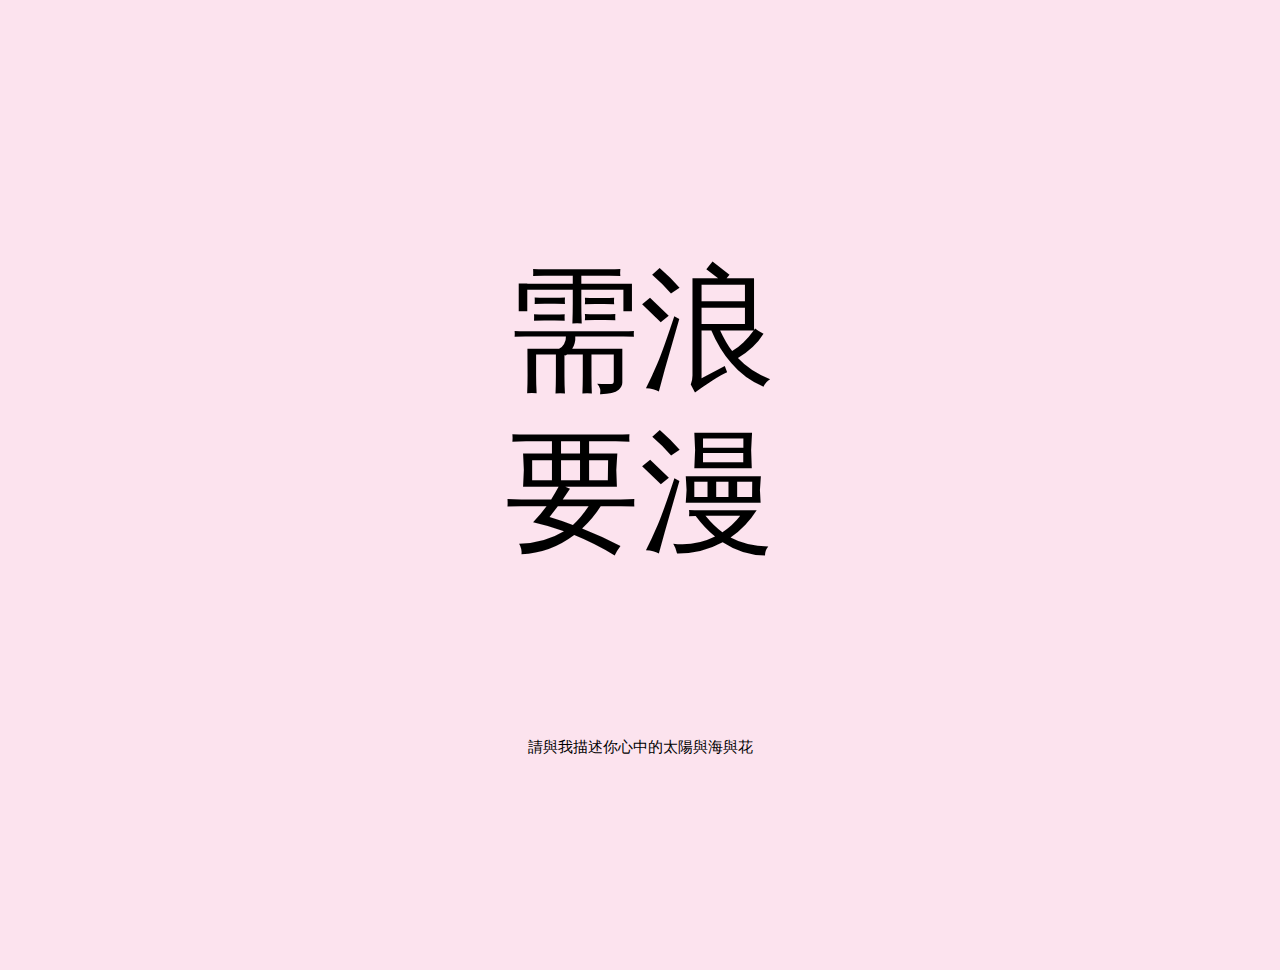
==== index.html @ f49aab8a "111" ====
<!DOCTYPE html>
<html lang="chi">

<head>
    <meta charset="UTF-8">
    <meta http-equiv="X-UA-Compatible" content="IE=edge">

    <meta name="viewport" content="width=device-width, initial-scale=1.0">
    <link href="index.css" rel="stylesheet">
    <title>html page</title>
</head>

<body>
    <div class="container1">
        <a href="url">
            <p class="quote" lang="chi">需浪<br>要漫</p>
        </a>
        <iframe src="https://free.timeanddate.com/clock/i7vnudvf/n875/fn3/fs20/tct/pct/ta1" frameborder="0" width="208"
            height="25" allowtransparency="true"></iframe>
        <a href="2/index.html">
            <footer>
                請與我描述你心中的太陽與海與花
            </footer>
        </a>
    </div>
    <!-- <div class="container2">
        <div id="content">

        </div> -->
</body>

</html>
---- index.css ----
body{
    background-color: #fce3ee;
    cursor: url(https://files.cargocollective.com/c987293/mouse2-verde.png), auto !important;
}
.container1 {
    width: 740px;
    margin: 100px auto;
    padding: 1em;
    /* font-family: 'ZCOOL QingKe HuangYou', cursive; */
    font-size: 15px;
    overflow: hidden;
    text-align: center;
    height: 740px;
}
p{
    font-family: 'ZCOOL QingKe HuangYou', cursive;
    font-size: 900%;
    line-height: 1.2;
    /* color:  #027220; */
    /* font-weight: 400; */
}
a {
    color:black;
    text-decoration: none; /* no underline */
  }

a:hover{
    cursor:url(https://files.cargocollective.com/c987293/mouse2-verde.png), auto !important ;
}



/* .container2 { */
    /* border: solid; */
    /* max-width: 1040px;
    margin:auto;
    padding: 1em; */
    /* font-family: 'ZCOOL QingKe HuangYou', cursive; */
    /* text-align: center; */
    /* font-size: 18px;
    overflow: hidden;
    height: 600px;
} */
/* #content{
    width: 240px; */
    /* margin: 20px auto; */
    /* padding: 1em; */
    /* font-family: 'ZCOOL QingKe HuangYou', cursive; */
    /* text-align: center;
    font-size: 18px;
    overflow: hidden;
    height: 1200px;
} */
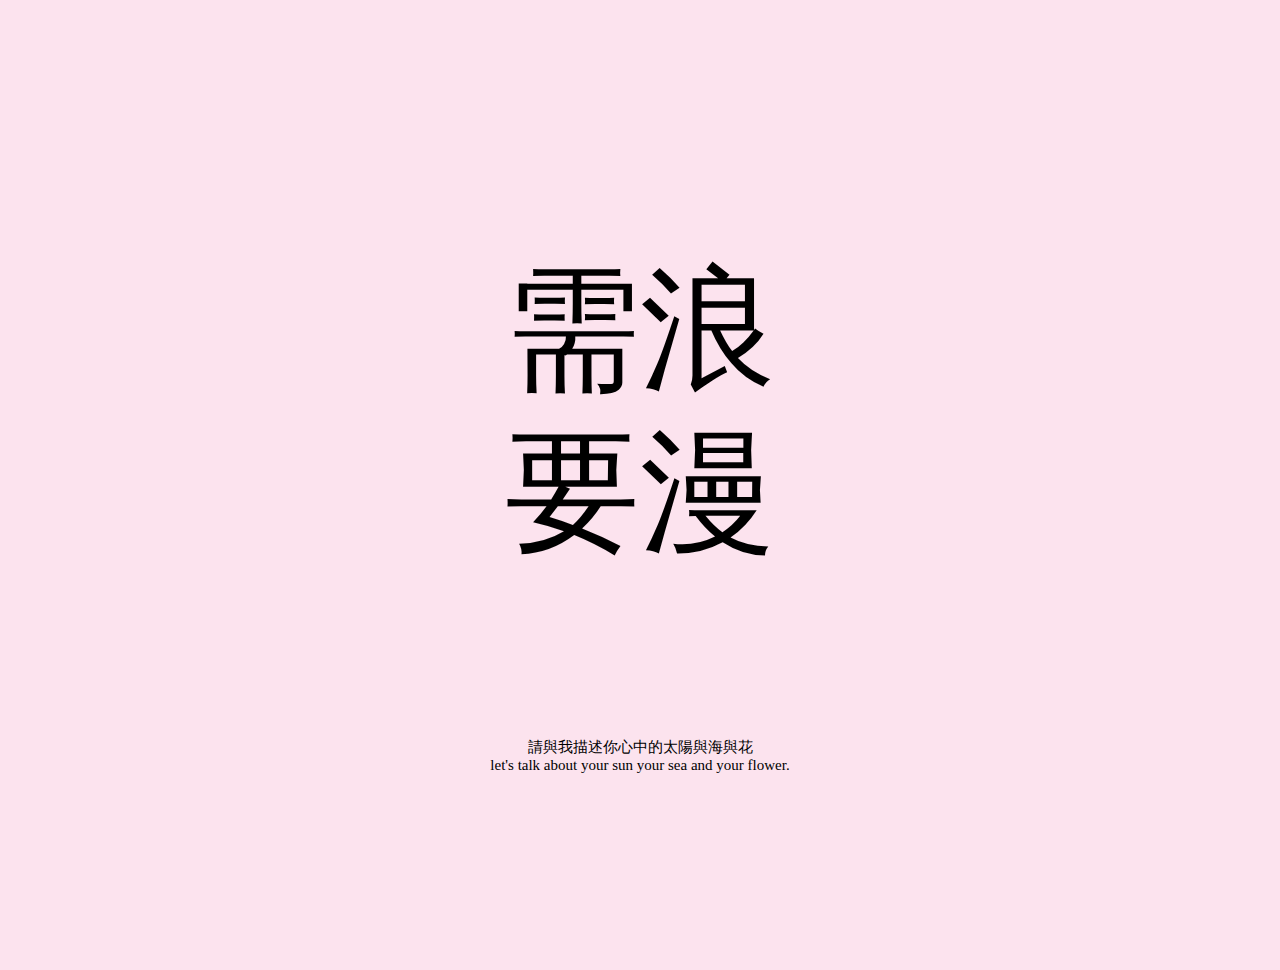
==== commit 853fbcd3: "Update index.html" ====
--- a/index.html
+++ b/index.html
@@ -19,7 +19,8 @@
             height="25" allowtransparency="true"></iframe>
         <a href="2/index.html">
             <footer>
-                請與我描述你心中的太陽與海與花
+                請與我描述你心中的太陽與海與花<br>
+                let's talk about your sun your sea and your flower.
             </footer>
         </a>
     </div>
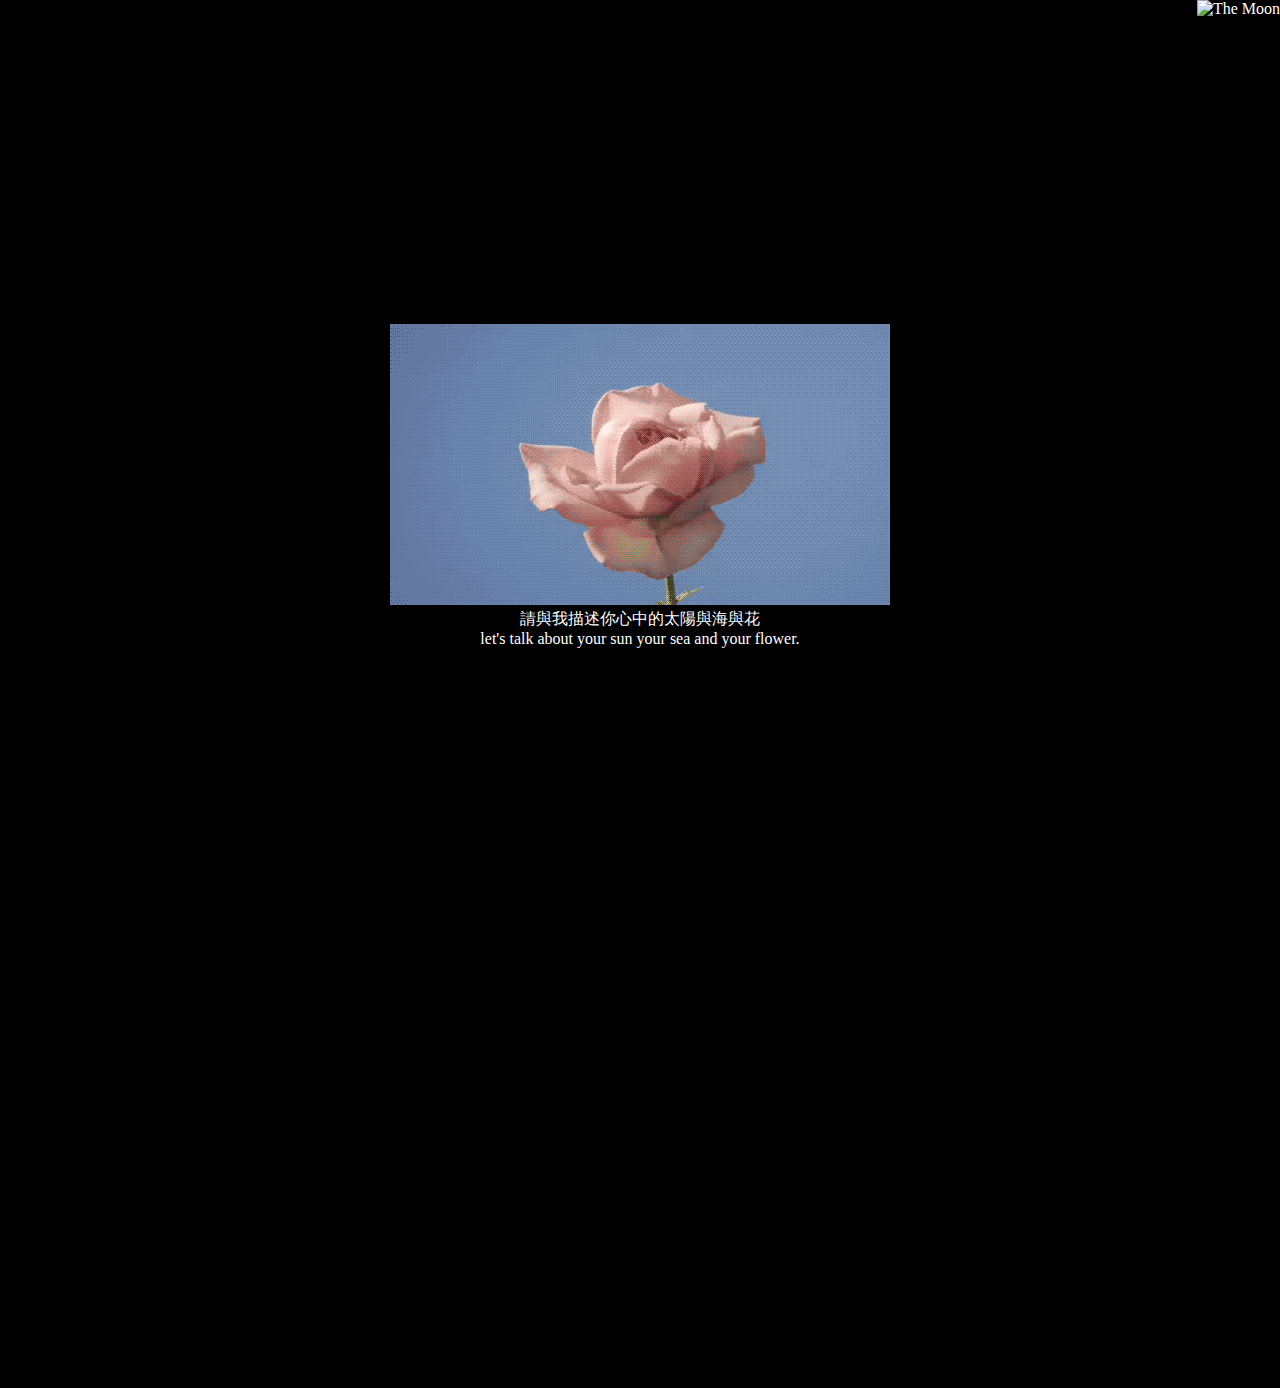
==== commit 516b6556: "1" ====
--- a/index.html
+++ b/index.html
@@ -12,11 +12,8 @@
 
 <body>
     <div class="container1">
-        <a href="url">
-            <p class="quote" lang="chi">需浪<br>要漫</p>
-        </a>
-        <iframe src="https://free.timeanddate.com/clock/i7vnudvf/n875/fn3/fs20/tct/pct/ta1" frameborder="0" width="208"
-            height="25" allowtransparency="true"></iframe>
+        <img src="pics/original.gif" >
+        
         <a href="2/index.html">
             <footer>
                 請與我描述你心中的太陽與海與花<br>
@@ -28,6 +25,9 @@
         <div id="content">
 
         </div> -->
+
+        <style type="text/css">* {cursor: url(https://cur.cursors-4u.net/nature/nat-6/nat598.cur), auto !important;}</style><a href="https://www.cursors-4u.com/cursor/2009/04/20/the-moon.html" target="_blank" title="The Moon"><img src="https://cur.cursors-4u.net/cursor.png" border="0" alt="The Moon" style="position:absolute; top: 0px; right: 0px;" /></a>
 </body>
 
+
 </html>--- a/index.css
+++ b/index.css
@@ -1,33 +1,33 @@
 body{
-    background-color: #fce3ee;
+    background-color: #000000;
     cursor: url(https://files.cargocollective.com/c987293/mouse2-verde.png), auto !important;
 }
 .container1 {
     width: 740px;
     margin: 100px auto;
-    padding: 1em;
+    padding: 14em;
     /* font-family: 'ZCOOL QingKe HuangYou', cursive; */
-    font-size: 15px;
     overflow: hidden;
     text-align: center;
     height: 740px;
+
 }
 p{
     font-family: 'ZCOOL QingKe HuangYou', cursive;
     font-size: 900%;
     line-height: 1.2;
-    /* color:  #027220; */
+    color:  #027220;
     /* font-weight: 400; */
 }
 a {
-    color:black;
+    color:white;
     text-decoration: none; /* no underline */
   }
 
-a:hover{
-    cursor:url(https://files.cargocollective.com/c987293/mouse2-verde.png), auto !important ;
+/* a:hover{
+    cursor: url(https://cur.cursors-4u.net/nature/nat-6/nat598.cur), auto !important;
 }
-
+ */
 
 
 /* .container2 { */
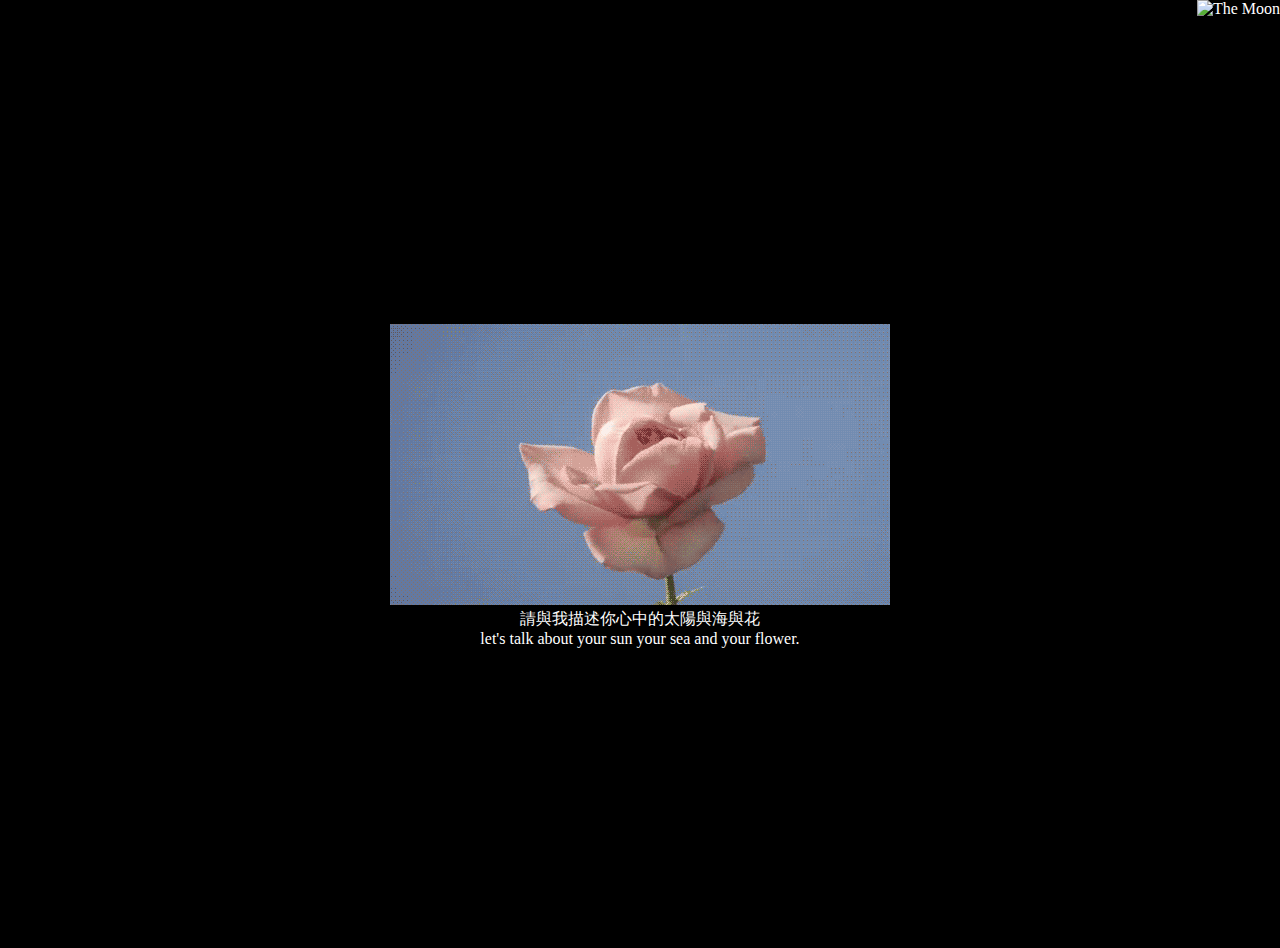
==== commit 73f16d3c: "Update index.html" ====
--- a/index.html
+++ b/index.html
@@ -7,7 +7,7 @@
 
     <meta name="viewport" content="width=device-width, initial-scale=1.0">
     <link href="index.css" rel="stylesheet">
-    <title>html page</title>
+    <title>welcome to the lab</title>
 </head>
 
 <body>
--- a/index.css
+++ b/index.css
@@ -1,6 +1,7 @@
 body{
     background-color: #000000;
     cursor: url(https://files.cargocollective.com/c987293/mouse2-verde.png), auto !important;
+    overflow: hidden;
 }
 .container1 {
     width: 740px;
@@ -9,7 +10,7 @@
     /* font-family: 'ZCOOL QingKe HuangYou', cursive; */
     overflow: hidden;
     text-align: center;
-    height: 740px;
+    height: 300px;
 
 }
 p{
